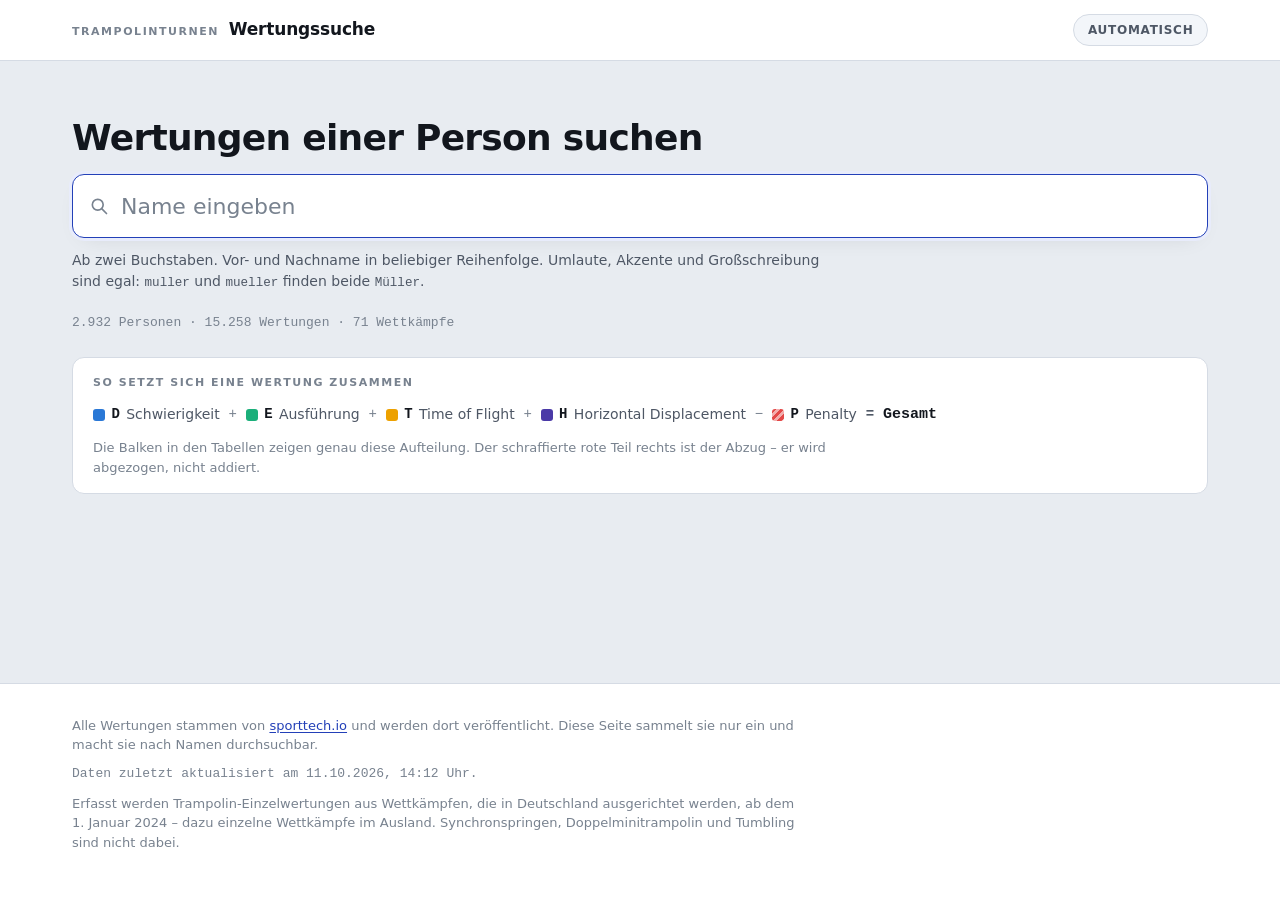
==== index.html @ c3c8d32e "GitHub Pages: Weiterleitung auf docs/, falls Pages auf root steht Unter der Pages-Adresse war nur di" ====
<!DOCTYPE html>
<html lang="de">
<head>
<meta charset="utf-8">
<meta name="viewport" content="width=device-width, initial-scale=1">
<title>Trampolin-Wertungssuche</title>

<!--
  Diese Datei ist nur eine Weiche.

  Die eigentliche Website liegt in docs/. Steht GitHub Pages unter
  Settings -> Pages auf Branch "main" und Ordner "/docs", wird diese Datei
  nie ausgeliefert - dann ist docs/index.html direkt die Startseite, und
  das ist der saubere Zustand.

  Steht Pages dagegen auf "/ (root)", landet man hier. Ohne diese Datei
  würde GitHub die README.md als Startseite rendern, und von der Suche
  wäre nichts zu sehen. Darum die Weiterleitung.
-->
<meta http-equiv="refresh" content="0; url=docs/">
<link rel="canonical" href="docs/">

<style>
  body {
    margin: 0;
    min-height: 100vh;
    display: grid;
    place-items: center;
    font-family: system-ui, -apple-system, "Segoe UI", Roboto, sans-serif;
    background: #e8ecf1;
    color: #12161d;
  }
  @media (prefers-color-scheme: dark) {
    body { background: #0f1216; color: #e9eef4; }
    a { color: #8ca6ff; }
  }
  .kasten { text-align: center; padding: 2rem; }
  p { margin: 0 0 .75rem; }
</style>
</head>
<body>
  <div class="kasten">
    <p>Die Wertungssuche wird geladen&nbsp;…</p>
    <p><a href="docs/">Weiter zur Suche</a></p>
  </div>
  <script>location.replace('docs/');</script>
</body>
</html>
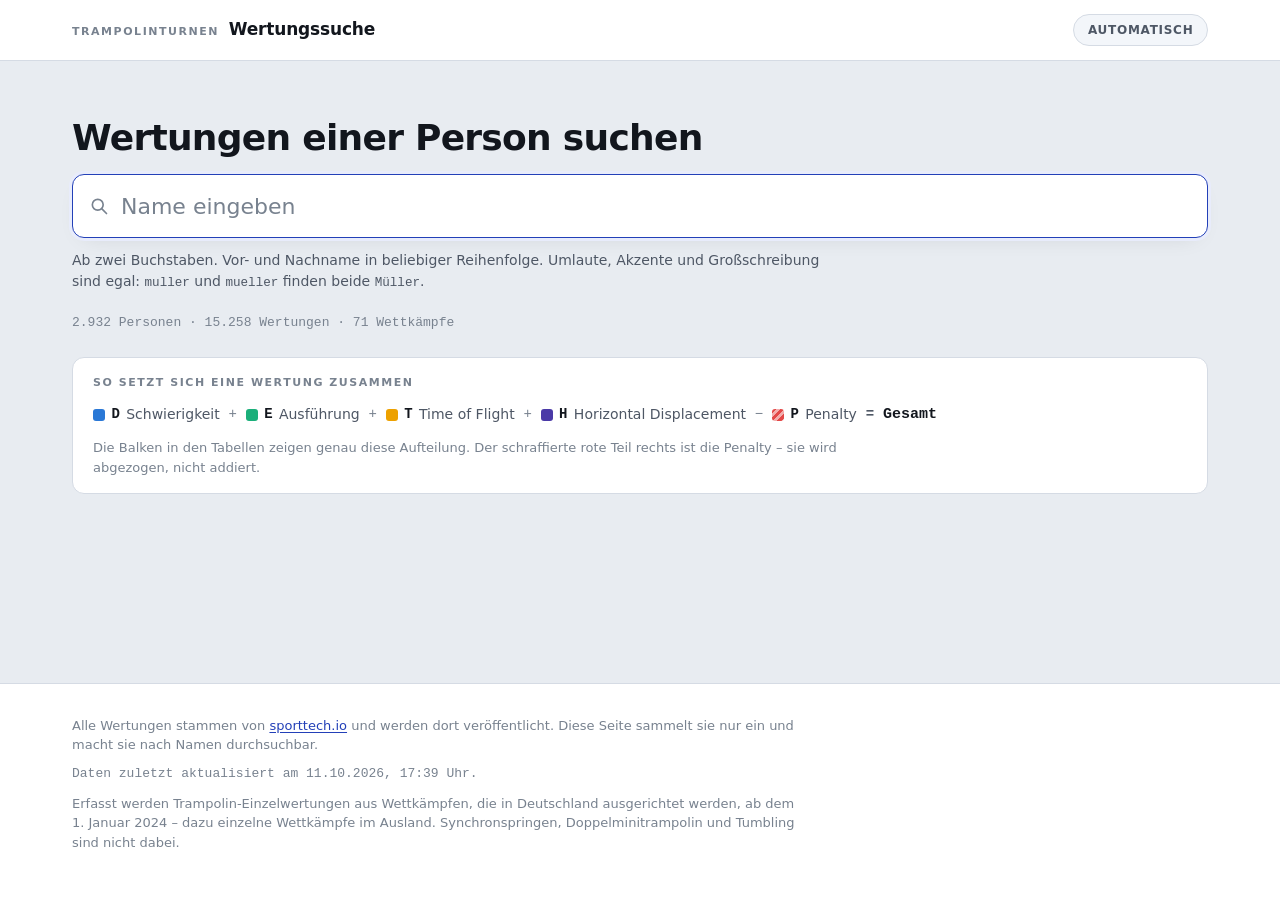
==== commit 2c636e08: "Weiterleitung nimmt die Suchanfrage mit Die index.html im Projektordner leitete auf docs/ um, liess " ====
--- a/index.html
+++ b/index.html
@@ -17,6 +17,18 @@
   würde GitHub die README.md als Startseite rendern, und von der Suche
   wäre nichts zu sehen. Darum die Weiterleitung.
 -->
+<!--
+  Die Weiterleitung nimmt Suchanfrage und Anker mit, sonst geht bei einem
+  geteilten Link wie ?name=müller der Name verloren. Das Skript steht im
+  head und greift vor dem meta-refresh; das refresh ist nur die Notlösung
+  für abgeschaltetes JavaScript.
+-->
+<script>
+  (function () {
+    var ziel = 'docs/' + window.location.search + window.location.hash;
+    window.location.replace(ziel);
+  })();
+</script>
 <meta http-equiv="refresh" content="0; url=docs/">
 <link rel="canonical" href="docs/">
 
@@ -41,8 +53,12 @@
 <body>
   <div class="kasten">
     <p>Die Wertungssuche wird geladen&nbsp;…</p>
-    <p><a href="docs/">Weiter zur Suche</a></p>
+    <p><a href="docs/" id="weiter">Weiter zur Suche</a></p>
   </div>
-  <script>location.replace('docs/');</script>
+  <script>
+    // Auch der Notfall-Link soll die Suchanfrage mitnehmen.
+    document.getElementById('weiter').href =
+      'docs/' + window.location.search + window.location.hash;
+  </script>
 </body>
 </html>
